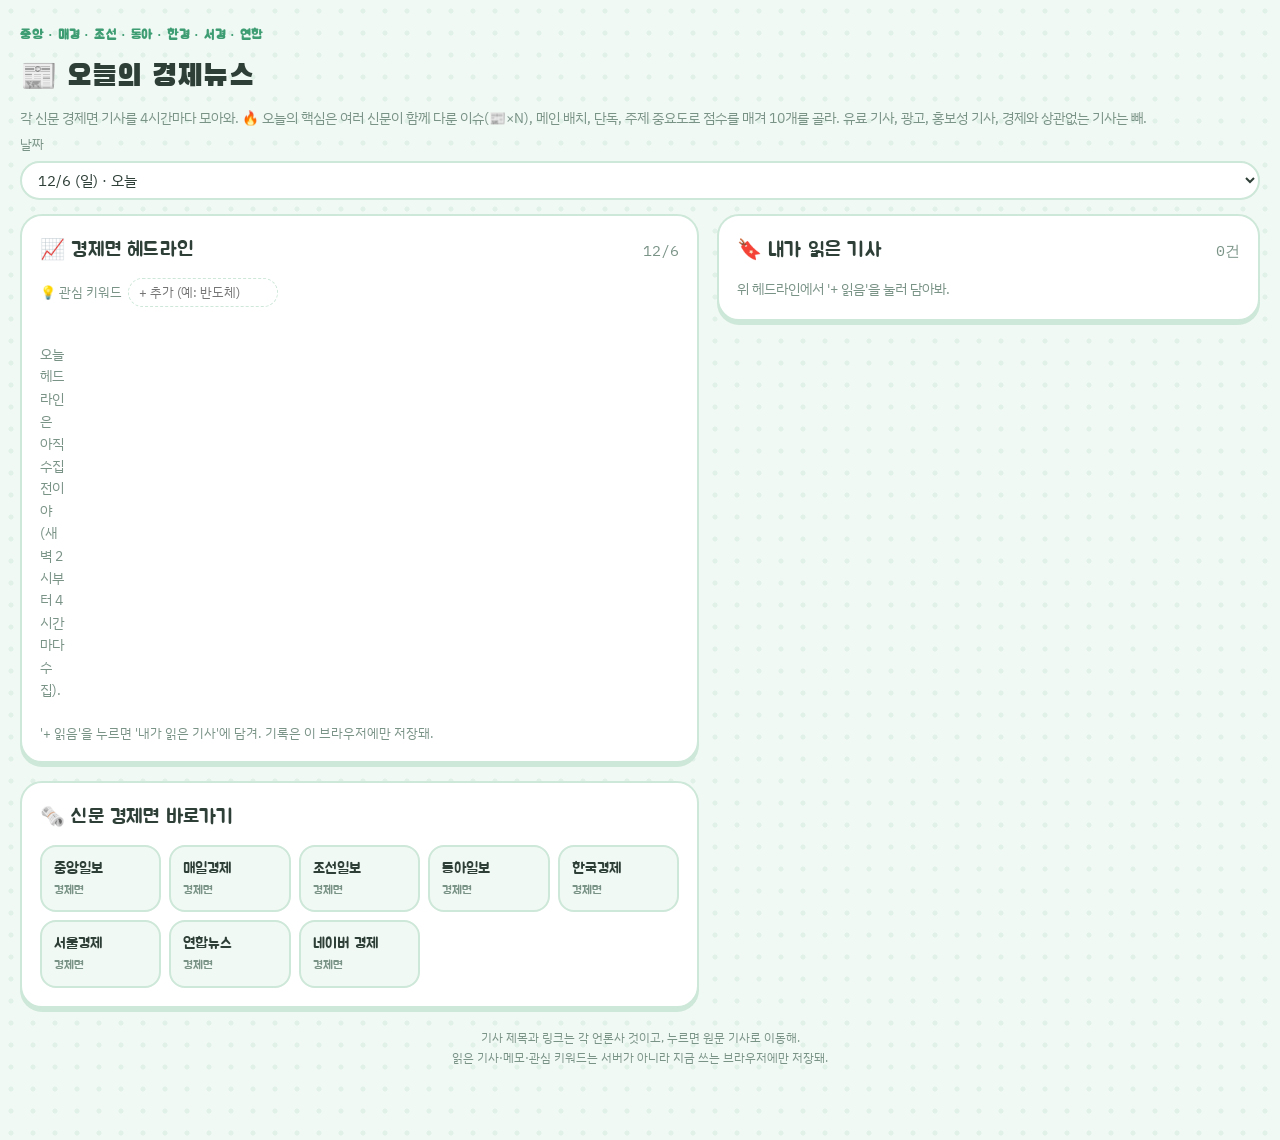
==== news.html @ e8240048 "🩺 케이스 같이 보기(/share): 초대코드 회원끼리 케이스·사진·동영상 공유, 판독 댓글, 알았구나 케이스 공유 체크 Co-Authored-By: Claude Opus 5.5 " ====
<!doctype html>
<html lang="ko">
<head>
<meta charset="utf-8">
<meta name="viewport" content="width=device-width,initial-scale=1,viewport-fit=cover">
<meta name="theme-color" content="#F1F9F4">
<title>오늘의 경제뉴스</title>
<meta name="description" content="중앙·매경·조선·동아·한경·서경·연합 경제면 메인 기사를 4시간마다 모아 보여주는 페이지">
<link rel="icon" type="image/png" sizes="32x32" href="/icons/favicon-32.png?v=3">
<link rel="preconnect" href="https://fonts.googleapis.com">
<link rel="preconnect" href="https://fonts.gstatic.com" crossorigin>
<link rel="stylesheet" href="https://fonts.googleapis.com/css2?family=Jua&family=Black+Han+Sans&family=IBM+Plex+Sans+KR:wght@400;500;600;700&family=IBM+Plex+Mono:wght@400;500&display=swap">
<link rel="stylesheet" href="/style.css?v=20261117120139">
<style>:root{color-scheme:light} body{margin:0} [hidden]{display:none!important} img{max-width:100%} :root{padding-top:env(safe-area-inset-top,0px);padding-bottom:env(safe-area-inset-bottom,0px)}
.nhead{padding-top:26px;display:flex;flex-direction:column;gap:6px}
.nhead h1{font-family:var(--title);font-weight:400;font-size:30px;margin:0}
.nhead p{margin:0;color:var(--muted);font-size:13.5px;line-height:1.6}
.ndate{display:flex;align-items:center;gap:6px;flex-wrap:wrap}
.ndate select{border:2px solid var(--line);background:var(--surface);border-radius:999px;padding:6px 12px}
.nfoot{text-align:center;font-size:12px;color:var(--muted);padding:20px 0 8px;line-height:1.7}
</style>
</head>
<body class="newsview">
<div class="wrap">
  <header class="nhead">
    <div class="label">중앙 · 매경 · 조선 · 동아 · 한경 · 서경 · 연합</div>
    <h1>📰 오늘의 경제뉴스</h1>
    <p>각 신문 경제면 기사를 4시간마다 모아와. 🔥 오늘의 핵심은 여러 신문이 함께 다룬 이슈(📰×N), 메인 배치, 단독, 주제 중요도로 점수를 매겨 10개를 골라. 유료 기사, 광고, 홍보성 기사, 경제와 상관없는 기사는 빼.</p>
    <div class="ndate"><span class="muted" style="font-size:13px">날짜</span><select id="dateSel" aria-label="날짜 고르기"></select></div>
  </header>

  <section class="view newsgrid" style="padding-top:14px">
    <div class="panel np-heads">
      <div class="phead"><h2>📈 경제면 헤드라인</h2><span class="muted mono" id="newsStamp"></span></div>
      <div class="kwrow" id="kwRow"></div>
      <div class="paperchips" id="paperChips"></div>
      <ul class="heads" id="heads"><li class="empty" style="border:0">불러오는 중…</li></ul>
      <div class="pager" id="pager" hidden>
        <button class="btn" id="pagePrev" type="button">‹ 이전</button>
        <span class="mono muted" id="pageInfo">1 / 1</span>
        <button class="btn" id="pageNext" type="button">다음 ›</button>
      </div>
      <div class="muted" style="font-size:12.5px">'+ 읽음'을 누르면 '내가 읽은 기사'에 담겨. 기록은 이 브라우저에만 저장돼.</div>
    </div>

    <div class="panel np-reads">
      <div class="phead"><h2>🔖 내가 읽은 기사</h2><span class="muted mono" id="artCount"></span></div>
      <ul class="artlist" id="artList"></ul>
    </div>

    <div class="panel np-papers">
      <div class="phead"><h2>🗞️ 신문 경제면 바로가기</h2></div>
      <div class="papers" id="papers"></div>
    </div>
  </section>
  <div class="nfoot">기사 제목과 링크는 각 언론사 것이고, 누르면 원문 기사로 이동해.<br>읽은 기사·메모·관심 키워드는 서버가 아니라 지금 쓰는 브라우저에만 저장돼.</div>
</div>
<script src="/news.js?v=20261117120139"></script>
</body>
</html>
---- style.css ----
/* Layout: one narrow working column, a sticky tab bar like a scanner's preset row, a 5-week record grid on top */
:root{
  --bg:#F2F4F6; --surface:#FFFFFF; --sunk:#E8ECF0; --ink:#18222C; --muted:#5D6B78; --line:#D5DCE3;
  --accent:#2C5FA8; --accent-soft:#DCE6F4; --ok:#2E7D5B; --warn:#A86A12; --danger:#B3402F;
  --lv1:#C9D8EE; --lv2:#93B2DD; --lv3:#5885C6; --lv4:#2C5FA8;
  --display:"Gowun Batang", "Nanum Myeongjo", serif;
  --body:"IBM Plex Sans KR", "Apple SD Gothic Neo", "Malgun Gothic", system-ui, sans-serif;
  --mono:"IBM Plex Mono", ui-monospace, Menlo, monospace;
}
@media (prefers-color-scheme: dark){:root:not([data-theme="light"]){
  --bg:#11161C; --surface:#18202A; --sunk:#0D1217; --ink:#E4EAF0; --muted:#8E9DAB; --line:#2A3542;
  --accent:#7FA8E6; --accent-soft:#1F2F47; --ok:#5DBB8E; --warn:#D9A24A; --danger:#E07A69;
  --lv1:#1F3150; --lv2:#2D4C7C; --lv3:#4A72AE; --lv4:#7FA8E6; color-scheme:dark}}
:root[data-theme="dark"]{
  --bg:#11161C; --surface:#18202A; --sunk:#0D1217; --ink:#E4EAF0; --muted:#8E9DAB; --line:#2A3542;
  --accent:#7FA8E6; --accent-soft:#1F2F47; --ok:#5DBB8E; --warn:#D9A24A; --danger:#E07A69;
  --lv1:#1F3150; --lv2:#2D4C7C; --lv3:#4A72AE; --lv4:#7FA8E6; color-scheme:dark}

*{box-sizing:border-box}
body{background:var(--bg);color:var(--ink);font-family:var(--body);font-size:15px;line-height:1.6;
  padding-left:max(16px, env(safe-area-inset-left,0px));padding-right:max(16px, env(safe-area-inset-right,0px));padding-block:0 64px}
body::before{content:"";position:fixed;inset:0 0 auto;height:env(safe-area-inset-top,0px);z-index:10;background:var(--bg)}
.wrap{max-width:760px;margin:0 auto}
h1,h2,h3{font-family:var(--display);text-wrap:balance;margin:0;font-weight:700}
a{color:var(--accent)}
button,input,textarea,select{font:inherit;color:inherit}
:focus-visible{outline:2px solid var(--accent);outline-offset:2px}
.mono{font-family:var(--mono);font-variant-numeric:tabular-nums}
.muted{color:var(--muted)}
.label{font-size:11.5px;letter-spacing:.08em;text-transform:uppercase;color:var(--muted);font-weight:600}

header.top{padding-top:28px;display:flex;flex-direction:column;gap:18px}
.titlerow{display:flex;justify-content:space-between;align-items:flex-end;gap:12px;flex-wrap:wrap}
.titlerow h1{font-size:30px;line-height:1.2}
.datepick{display:flex;align-items:center;gap:6px}
.datepick button{border:1px solid var(--line);background:var(--surface);border-radius:8px;width:34px;height:34px;cursor:pointer}
.datepick input{border:1px solid var(--line);background:var(--surface);border-radius:8px;padding:5px 8px;height:34px}
.todaybtn{width:auto!important;padding:0 10px}

.overview{display:grid;grid-template-columns:auto 1fr;gap:20px;align-items:start;background:var(--surface);border:1px solid var(--line);border-radius:14px;padding:16px}
.grid35{display:grid;grid-template-columns:repeat(7,18px);gap:4px}
.grid35 .cell{width:18px;height:18px;border-radius:4px;background:var(--sunk);border:0;padding:0;cursor:pointer}
.grid35 .cell[data-lv="1"]{background:var(--lv1)} .grid35 .cell[data-lv="2"]{background:var(--lv2)}
.grid35 .cell[data-lv="3"]{background:var(--lv3)} .grid35 .cell[data-lv="4"]{background:var(--lv4)}
.grid35 .cell.sel{outline:2px solid var(--ink);outline-offset:1px}
.grid35 .cell.future{opacity:.35;cursor:default}
.wk{display:grid;grid-template-columns:repeat(7,18px);gap:4px;font-size:10px;color:var(--muted);text-align:center;margin-bottom:4px}
.checks{display:grid;grid-template-columns:repeat(2,minmax(0,1fr));gap:8px 16px;min-width:0}
.chk{display:flex;align-items:center;gap:8px;min-width:0}
.dot{width:10px;height:10px;border-radius:50%;border:1.5px solid var(--muted);flex:none}
.chk.done .dot{background:var(--ok);border-color:var(--ok)}
.chk span.t{white-space:nowrap;overflow:hidden;text-overflow:ellipsis}
.month{grid-column:1/-1;display:flex;flex-wrap:wrap;gap:6px 18px;border-top:1px dashed var(--line);padding-top:10px;font-size:13px}
.month b{font-family:var(--mono);font-weight:500}
@media (max-width:520px){.overview{grid-template-columns:1fr}}

nav.tabs{position:sticky;top:env(safe-area-inset-top,0px);z-index:5;background:var(--bg);margin-top:18px;padding-block:8px;display:flex;gap:6px;overflow-x:auto;border-bottom:1px solid var(--line)}
nav.tabs a{flex:none;text-decoration:none;color:var(--muted);padding:7px 14px;border-radius:999px;font-weight:500;font-size:14px}
nav.tabs a[aria-current="page"]{background:var(--ink);color:var(--bg)}
.status{font-size:12px;color:var(--muted);text-align:right;min-height:18px;padding-top:6px}

section.view{display:flex;flex-direction:column;gap:18px;padding-top:10px}
.panel{background:var(--surface);border:1px solid var(--line);border-radius:14px;padding:18px;display:flex;flex-direction:column;gap:12px;min-width:0}
.panel h2{font-size:20px}
.phead{display:flex;justify-content:space-between;align-items:baseline;gap:10px;flex-wrap:wrap}
.field{display:flex;flex-direction:column;gap:4px;min-width:0}
.field>span{font-size:12.5px;color:var(--muted);font-weight:500}
input[type=text],input[type=url],input[type=number],input[type=date],textarea,select{width:100%;border:1px solid var(--line);background:var(--bg);border-radius:9px;padding:9px 11px;min-width:0}
textarea{resize:vertical;line-height:1.7}
textarea.diary{min-height:240px;font-family:var(--display);font-size:16px}
.row{display:grid;gap:10px;grid-template-columns:repeat(auto-fit,minmax(140px,1fr))}
.btn{border:1px solid var(--line);background:var(--surface);border-radius:9px;padding:8px 14px;cursor:pointer;font-weight:500}
.btn.primary{background:var(--accent);border-color:var(--accent);color:var(--surface)}
.btn.ghost{background:transparent}
.btn.danger{color:var(--danger);border-color:var(--danger);background:transparent}
.btn:disabled{opacity:.5;cursor:default}
.empty{color:var(--muted);font-size:14px;padding:6px 0}
.notice{font-size:13px;background:var(--accent-soft);border-radius:10px;padding:10px 12px}

/* news */
.brief{list-style:none;margin:0;padding:0;display:flex;flex-direction:column}
.brief li{display:grid;grid-template-columns:28px 1fr;gap:8px;padding:12px 0;border-top:1px solid var(--line)}
.brief li:first-child{border-top:0}
.brief .n{font-family:var(--mono);color:var(--accent);font-size:13px;padding-top:2px}
.brief .src{font-size:12px;color:var(--muted)}
.brief a{font-weight:600;text-decoration:none;color:var(--ink)}
.brief a:hover{text-decoration:underline}
.brief p{margin:4px 0 0;font-size:14px;color:var(--muted)}
.events{margin:0;padding-left:18px;font-size:14px}
.papers{display:grid;grid-template-columns:repeat(auto-fill,minmax(150px,1fr));gap:8px}
.papers a{display:flex;flex-direction:column;border:1px solid var(--line);border-radius:10px;padding:10px 12px;text-decoration:none;color:var(--ink);background:var(--bg)}
.papers a small{color:var(--muted);font-size:12px}
.papers a:hover{border-color:var(--accent)}
.artlist{list-style:none;margin:0;padding:0;display:flex;flex-direction:column;gap:8px}
.artlist li{display:flex;gap:10px;align-items:flex-start;justify-content:space-between;border:1px solid var(--line);border-radius:10px;padding:10px 12px;min-width:0}
.artlist .body{min-width:0;overflow-wrap:anywhere}
.x{border:0;background:transparent;color:var(--muted);cursor:pointer;font-size:18px;line-height:1;padding:2px 4px}

/* book progress */
.meter{height:8px;background:var(--sunk);border-radius:99px;overflow:hidden}
.meter i{display:block;height:100%;background:var(--accent);border-radius:99px;transition:width .3s}
.meter.full i{background:var(--ok)}
.tablewrap{overflow-x:auto}
table{border-collapse:collapse;width:100%;font-size:14px}
th,td{text-align:left;padding:8px 6px;border-top:1px solid var(--line);vertical-align:top}
th{font-size:12px;color:var(--muted);font-weight:600;border-top:0}
td.num{font-family:var(--mono);font-variant-numeric:tabular-nums;white-space:nowrap}
.pastlist{display:flex;flex-direction:column;gap:6px}
details.past{border:1px solid var(--line);border-radius:10px;padding:10px 12px}
details.past summary{cursor:pointer;font-weight:500}
details.past p{white-space:pre-wrap;margin:8px 0 0;font-family:var(--display)}
.chips{display:flex;flex-wrap:wrap;gap:6px}
.chip{border:1px solid var(--line);border-radius:999px;padding:4px 11px;font-size:13px;background:var(--surface);cursor:pointer}
.chip[aria-pressed="true"]{background:var(--ink);color:var(--bg);border-color:var(--ink)}
.studyitem{display:grid;grid-template-columns:1fr 110px auto;gap:8px;align-items:start}
.studyitem textarea{grid-column:1/-1;min-height:70px}
@media (max-width:480px){.studyitem{grid-template-columns:1fr 90px auto}}

/* cases */
.cases{display:grid;grid-template-columns:repeat(auto-fill,minmax(200px,1fr));gap:12px}
.case{border:1px solid var(--line);border-radius:12px;background:var(--surface);overflow:hidden;cursor:pointer;display:flex;flex-direction:column;text-align:left;padding:0}
.case .thumb{aspect-ratio:4/3;max-width:100%;background:var(--sunk);display:grid;place-items:center;color:var(--muted);font-size:12px}
.case .thumb img{width:100%;height:100%;object-fit:cover;display:block}
.case .meta{padding:10px 12px;display:flex;flex-direction:column;gap:2px}
.case .meta b{font-weight:600}
.tag{display:inline-block;font-size:11.5px;padding:1px 8px;border-radius:99px;background:var(--accent-soft);color:var(--accent);font-weight:600}
.uploads{display:flex;flex-wrap:wrap;gap:8px}
.uploads .u{position:relative;width:84px;height:84px;border-radius:8px;overflow:hidden;background:var(--sunk)}
.uploads .u img{width:100%;height:100%;object-fit:cover}
.uploads .u button{position:absolute;top:2px;right:2px;background:var(--surface);border:0;border-radius:50%;width:22px;height:22px;cursor:pointer}
.modal{position:fixed;inset:0;z-index:20;background:rgba(10,14,20,.6);display:flex;align-items:flex-start;justify-content:center;overflow-y:auto;
  padding:max(24px, env(safe-area-inset-top,0px)) max(16px, env(safe-area-inset-right,0px)) 24px max(16px, env(safe-area-inset-left,0px))}
.modal .sheet{background:var(--surface);border-radius:14px;max-width:760px;width:100%;padding:18px;display:flex;flex-direction:column;gap:12px}
.modal .imgs{display:flex;flex-direction:column;gap:10px}
.modal .imgs img{width:100%;border-radius:10px;background:var(--sunk)}
.pre{white-space:pre-wrap;overflow-wrap:anywhere}
.confirm{display:flex;gap:8px;align-items:center;flex-wrap:wrap;font-size:14px}
@media (prefers-reduced-motion:reduce){*{transition:none!important}}

/* ---- standalone site additions ---- */
.login{max-width:420px;margin:12vh auto 0;display:flex;flex-direction:column;gap:14px}
.login h1{font-size:30px}
.toplinks{display:flex;gap:10px;align-items:center;font-size:13px}
.linkbtn{border:0;background:transparent;color:var(--muted);cursor:pointer;text-decoration:underline;padding:0}
.paperchips{display:flex;gap:6px;overflow-x:auto;padding-bottom:2px}
.paperchips .chip{flex:none}
.heads{list-style:none;margin:0;padding:0}
.heads li{display:grid;grid-template-columns:24px 1fr auto;gap:8px;align-items:start;padding:10px 0;border-top:1px solid var(--line)}
.heads li:first-child{border-top:0}
.heads .n{font-family:var(--mono);color:var(--accent);font-size:13px;padding-top:2px}
.heads a{color:var(--ink);text-decoration:none;font-weight:500;overflow-wrap:anywhere}
.heads a:hover{text-decoration:underline}
.heads .time{font-size:12px;color:var(--muted);font-family:var(--mono)}
.heads .add{border:1px solid var(--line);background:var(--bg);border-radius:8px;padding:3px 9px;font-size:12.5px;cursor:pointer;white-space:nowrap}
.heads .add.on{background:var(--ok);border-color:var(--ok);color:var(--surface)}
.papers a .err{color:var(--warn)}

.pager{display:flex;align-items:center;justify-content:center;gap:14px;border-top:1px solid var(--line);padding-top:12px}

.pastebox{border:1.5px dashed var(--line);border-radius:10px;padding:18px 14px;text-align:center;display:flex;flex-direction:column;gap:4px;background:var(--bg);cursor:text;caret-color:transparent;outline:none;margin-top:6px}
.pastebox b{font-weight:600}
.pastebox span{font-size:12.5px;color:var(--muted)}
.pastebox:focus,.pastebox.over{border-color:var(--accent);background:var(--accent-soft)}

/* ---- 월 달력 ---- */
:root{--hl:rgba(255,226,64,.78)}
@media (prefers-color-scheme: dark){:root:not([data-theme="light"]){--hl:rgba(255,214,10,.42)}}
:root[data-theme="dark"]{--hl:rgba(255,214,10,.42)}
.calpanel{gap:10px}
.calhead{display:flex;align-items:center;gap:6px}
.calhead h2{font-size:22px;min-width:9.5em;text-align:center}
.navbtn{font-size:20px;padding:2px 12px}
.calweek,.calgrid{display:grid;grid-template-columns:repeat(7,minmax(0,1fr));gap:4px}
.calweek span{text-align:center;font-size:12px;color:var(--muted);font-weight:600}
.calweek .sun,.calgrid .sun .num{color:var(--danger)}
.calweek .sat,.calgrid .sat .num{color:var(--accent)}
.calgrid .d{position:relative;height:clamp(46px,12vw,74px);border:0;border-radius:10px;background:transparent;cursor:pointer;display:flex;align-items:flex-start;justify-content:center;padding-top:8px;font-family:var(--mono);font-size:15px;color:var(--ink);isolation:isolate}
.calgrid .d:hover:not(:disabled){background:var(--sunk)}
.calgrid .d.blank{cursor:default}
.calgrid .d.future{opacity:.35;cursor:default}
.calgrid .d .num{position:relative;z-index:1;line-height:1.3}
/* 형광펜: 살짝 기울어진 노란 띠 */
.calgrid .d.filled::before{content:"";position:absolute;left:10%;right:10%;top:22%;bottom:22%;background:var(--hl);border-radius:4px 10px 6px 12px / 8px 5px 10px 6px;transform:rotate(-2.5deg);z-index:0}
.calgrid .d.today .num{font-size:19px;font-weight:700;color:var(--ink)}
.calgrid .d.today.sun .num{color:var(--danger)}
.calgrid .d.today.sat .num{color:var(--accent)}
.calfoot{display:flex;justify-content:space-between;gap:10px;flex-wrap:wrap;font-size:13px;color:var(--muted);border-top:1px dashed var(--line);padding-top:10px}
.legend{display:inline-flex;align-items:center;gap:6px}
.legend i{display:inline-block;width:22px;height:10px;background:var(--hl);border-radius:3px 6px 4px 7px;transform:rotate(-3deg)}
.dayhead{display:flex;justify-content:space-between;align-items:center;gap:10px;flex-wrap:wrap;margin-top:14px}
#dayHead .overview{grid-template-columns:1fr;margin-top:12px}
#calToday{white-space:nowrap}

/* ---- 오늘 할 일 ---- */
.todobox{margin-top:16px;background:var(--surface);border:1.5px solid var(--ink);border-radius:14px;padding:16px 18px;display:flex;flex-direction:column;gap:10px}
.tb-head{display:flex;justify-content:space-between;align-items:baseline;gap:10px}
.tb-head h2{font-size:22px}
.todolist{list-style:none;margin:0;padding:0;display:flex;flex-direction:column}
.todolist li{display:flex;align-items:center;gap:8px;padding:8px 0;border-top:1px solid var(--line);min-width:0}
.todolist li:first-child{border-top:0}
.todolist label{display:flex;align-items:center;gap:10px;flex:1;min-width:0;cursor:pointer}
.todolist input[type=checkbox]{width:20px;height:20px;accent-color:var(--ok);flex:none}
.todolist .tt{font-size:17px;font-weight:700;color:var(--ink);overflow-wrap:anywhere}
.todolist li.done .tt{text-decoration:line-through;color:var(--muted);font-weight:500}
.todolist .from{font-size:11.5px;color:var(--warn);font-family:var(--mono);white-space:nowrap}
.todolist li.empty{color:var(--muted);font-size:14px}
.todoform{display:flex;gap:8px}
.todoform input{flex:1;min-width:0;border:1px solid var(--line);background:var(--bg);border-radius:9px;padding:9px 11px}

/* ================= 귀여운 파스텔 테마 ================= */
:root{
  --bg:#FFF4F7; --surface:#FFFFFF; --sunk:#FFE8EF; --ink:#4B3A48; --muted:#9C8595; --line:#F6D5E0;
  --accent:#EE6A97; --accent-soft:#FFE0EB; --ok:#4DB487; --warn:#E89A2C; --danger:#E5577A;
  --mint:#D8F3E7; --butter:#FFF1BF; --sky:#DDEEFF;
  --hl:rgba(255,226,64,.8);
  --display:"Jua", "Gowun Dodum", system-ui, sans-serif;
  --body:"Gowun Dodum", "Apple SD Gothic Neo", "Malgun Gothic", system-ui, sans-serif;
  --dots:rgba(238,106,151,.09);
}
@media (prefers-color-scheme: dark){:root:not([data-theme="light"]){
  --bg:#211A22; --surface:#2C232E; --sunk:#1A141B; --ink:#F8EAF1; --muted:#B9A1B1; --line:#463848;
  --accent:#FF9CBE; --accent-soft:#4A2D3C; --ok:#6FD3A5; --warn:#F2B55C; --danger:#FF7E9B;
  --mint:#203A31; --butter:#3D3620; --sky:#1F2E40; --hl:rgba(255,214,10,.42); --dots:rgba(255,156,190,.06); color-scheme:dark}}
:root[data-theme="dark"]{
  --bg:#211A22; --surface:#2C232E; --sunk:#1A141B; --ink:#F8EAF1; --muted:#B9A1B1; --line:#463848;
  --accent:#FF9CBE; --accent-soft:#4A2D3C; --ok:#6FD3A5; --warn:#F2B55C; --danger:#FF7E9B;
  --mint:#203A31; --butter:#3D3620; --sky:#1F2E40; --hl:rgba(255,214,10,.42); --dots:rgba(255,156,190,.06); color-scheme:dark}

body{background-color:var(--bg);background-image:radial-gradient(var(--dots) 2.5px, transparent 2.6px);background-size:22px 22px}
h1,h2,h3{font-weight:400;letter-spacing:.01em}
.titlerow h1{font-size:32px}
.panel,.overview,.todobox{border-radius:22px;border:2px solid var(--line);box-shadow:0 4px 0 var(--line)}
.btn{border-radius:999px;border-width:2px;font-family:var(--display);font-weight:400;letter-spacing:.02em}
.btn.primary{background:var(--accent);border-color:var(--accent);color:#fff}
@media (prefers-color-scheme: dark){:root:not([data-theme="light"]) .btn.primary{color:#2C232E}}
:root[data-theme="dark"] .btn.primary{color:#2C232E}
input[type=text],input[type=url],input[type=number],input[type=date],input[type=email],textarea,select,.todoform input{border-radius:14px;border:2px solid var(--line)}
input:focus,textarea:focus,select:focus{border-color:var(--accent);outline:none}
nav.tabs{border-bottom:2px dashed var(--line)}
nav.tabs a{font-family:var(--display);font-size:15px;border-radius:999px;border:2px solid transparent}
nav.tabs a[aria-current="page"]{background:var(--accent-soft);color:var(--ink);border-color:var(--accent)}
.label{font-family:var(--display);letter-spacing:.04em;text-transform:none;font-size:13px;color:var(--accent)}
.chip{border-width:2px;font-family:var(--display)}
.chip[aria-pressed="true"]{background:var(--accent);border-color:var(--accent);color:#fff}
.notice{background:var(--butter);border-radius:14px}
.tag{background:var(--mint);color:var(--ink)}

/* 할 일 상자: 맨 위, 진하게 */
.todobox{border-color:var(--accent);box-shadow:0 5px 0 var(--accent-soft);background:var(--surface)}
.tb-head h2{font-size:24px}
.todolist .tt{font-size:18px;font-weight:700}
.todolist input[type=checkbox]{accent-color:var(--accent)}
.todolist .from{color:var(--accent)}

/* 체크 상태 */
.chk .dot{width:auto;height:auto;border:0;border-radius:0;font-style:normal;background:none!important;font-size:14px}
.chk.done .t{font-weight:700}

/* 달력 */
.calhead h2{font-family:var(--display)}
.calgrid .d{font-family:var(--display);font-size:17px;border-radius:16px}
.calgrid .d:hover:not(:disabled){background:var(--accent-soft)}
.calgrid .d.today .num{font-size:22px;font-weight:700}
.calgrid .d .stk{position:absolute;right:6%;bottom:6%;font-size:13px;z-index:1;line-height:1}
@media (max-width:480px){.calgrid .d .stk{font-size:10px;right:2%;bottom:3%}}

/* 헤드라인·리스트 */
.heads .n,.brief .n{color:var(--accent)}
.heads .add{border-radius:999px;border-width:2px;font-family:var(--display)}
.heads .add.on{background:var(--ok);border-color:var(--ok);color:#fff}
.papers a{border-radius:16px;border-width:2px;font-family:var(--display)}
.papers a:hover{border-color:var(--accent);background:var(--accent-soft)}
.meter{height:12px;background:var(--sunk);border:2px solid var(--line)}
.meter i{background:repeating-linear-gradient(45deg,var(--accent),var(--accent) 6px,#F58BB0 6px,#F58BB0 12px)}
.meter.full i{background:repeating-linear-gradient(45deg,var(--ok),var(--ok) 6px,#7ED3AC 6px,#7ED3AC 12px)}
details.past{border-radius:16px;border-width:2px;background:var(--surface)}
.case{border-radius:18px;border-width:2px}
.pastebox{border-radius:18px;border-width:2px;background:var(--sky)}
.modal .sheet{border-radius:22px}
textarea.diary{font-family:var(--body);font-size:16px;background:repeating-linear-gradient(var(--surface),var(--surface) 31px,var(--line) 31px,var(--line) 32px);line-height:32px;padding-top:4px}
.login h1{font-size:34px}
.todaybtn,.datepick button{white-space:nowrap;flex:none}

/* ---- 목표별 공부 ---- */
.goals{display:flex;flex-direction:column;gap:14px}
.goal{border:2px solid var(--line);border-radius:18px;padding:14px 16px;display:flex;flex-direction:column;gap:8px;background:var(--bg)}
.ghead{display:flex;align-items:center;gap:8px;flex-wrap:wrap}
.ghead h3{font-family:var(--display);font-weight:400;font-size:20px;flex:1;min-width:0}
.dday{font-family:var(--display);background:var(--accent);color:#fff;border-radius:999px;padding:1px 10px;font-size:14px}
.gpct{font-family:var(--display);font-size:22px;color:var(--accent)}
.meter.big{height:16px}
.meter.sm{height:9px;border-width:1.5px}
.gmeta{font-size:13px}
.tasks{margin:4px 0 0;padding-left:22px;display:flex;flex-direction:column;gap:12px}
.task::marker{font-family:var(--display);color:var(--accent)}
.trow{display:flex;justify-content:space-between;gap:10px;align-items:baseline}
.tname{font-weight:700;overflow-wrap:anywhere}
.task.done .tname{color:var(--ok)}
.tpct{font-family:var(--mono);font-size:13px;color:var(--muted)}
.tmeta{font-size:13px;color:var(--muted);margin-top:3px;overflow-wrap:anywhere}
.tmeta b{color:var(--ink)}
.tact{display:flex;gap:8px;align-items:center;flex-wrap:wrap;margin-top:4px}
.tact .x{margin-left:auto}
.mini{border:1.5px solid var(--line);background:var(--surface);border-radius:999px;padding:2px 10px;font-size:12.5px;cursor:pointer;font-family:var(--display)}
.mini:hover{border-color:var(--accent)}
.tlogs summary{font-size:12.5px;color:var(--muted);cursor:pointer}
.tlogs ul,.plain{list-style:none;margin:6px 0 0;padding:0;display:flex;flex-direction:column;gap:4px;font-size:13.5px}
.lmemo{font-size:13px;color:var(--muted);white-space:pre-wrap}
.gact{display:flex;gap:12px;align-items:center;flex-wrap:wrap;margin-top:2px}
.gform{display:flex;flex-direction:column;gap:10px;border:2px dashed var(--accent);border-radius:16px;padding:12px;background:var(--surface)}
.seg{display:flex;gap:6px;flex-wrap:wrap}
.seg label{border:2px solid var(--line);border-radius:999px;padding:4px 12px;cursor:pointer;font-size:14px;display:flex;gap:6px;align-items:center}
.seg label:has(input:checked){border-color:var(--accent);background:var(--accent-soft)}
.seg input{accent-color:var(--accent)}
.pill{display:inline-block;font-size:12px;background:var(--accent-soft);border-radius:999px;padding:0 8px;font-family:var(--mono)}
.logform{display:flex;flex-direction:column;gap:10px;border-top:2px dashed var(--line);padding-top:12px}
.chkline{display:flex;gap:8px;align-items:center}

.demobar{margin-top:14px;background:var(--butter);border:2px dashed var(--warn);border-radius:14px;padding:8px 12px;font-size:13.5px;text-align:center;font-family:var(--display)}

/* ---- 일기 잠금 ---- */
.lockrow{display:flex;justify-content:space-between;align-items:center;gap:10px;flex-wrap:wrap;font-size:14px}
.lockbox{display:flex;flex-direction:column;align-items:center;gap:10px;padding:22px 12px;border:2px dashed var(--line);border-radius:18px;background:var(--bg);text-align:center}
.lockbox .todoform{width:100%;max-width:320px}
.lockbox input[type=password]{width:100%;border:2px solid var(--line);background:var(--surface);border-radius:14px;padding:9px 11px}
.lockicon{font-size:38px;line-height:1}
details.past.locked summary{color:var(--muted)}
.lockstate{font-size:13.5px;color:var(--ok);font-family:var(--display)}
.heads .star{font-size:14px}

/* ---- 명언 ---- */
.titleline{display:flex;align-items:center;gap:10px 14px;flex-wrap:wrap}
.quote{cursor:default!important;position:relative;border:2px solid var(--accent);background:var(--surface);border-radius:16px;padding:7px 14px;max-width:min(460px,100%);text-align:left;cursor:pointer;display:flex;flex-direction:column;gap:2px;color:var(--ink);font-family:var(--body)}
.quote::before{content:"";position:absolute;left:-9px;top:50%;width:14px;height:14px;background:var(--surface);border-left:2px solid var(--accent);border-bottom:2px solid var(--accent);transform:translateY(-50%) rotate(45deg)}
.quote .qt{font-weight:700;font-size:14.5px;line-height:1.45}
.quote .qa{font-size:12px;color:var(--muted)}
.quote.fade{animation:qfade .5s ease}
@keyframes qfade{from{opacity:.3;transform:translateY(3px)}to{opacity:1;transform:none}}
@media (max-width:560px){.quote::before{left:22px;top:-9px;transform:rotate(135deg)}}
@media (prefers-reduced-motion:reduce){.quote.fade{animation:none}}
.qlist{list-style:none;margin:0;padding:0;display:flex;flex-direction:column;gap:6px;max-height:60vh;overflow-y:auto}
.qlist label{display:flex;gap:10px;align-items:flex-start;border:2px solid var(--line);border-radius:14px;padding:9px 12px;cursor:pointer}
.qlist label:has(input:checked){border-color:var(--accent);background:var(--accent-soft)}
.qlist input{margin-top:4px;accent-color:var(--accent);width:18px;height:18px;flex:none}
.qlist span{display:flex;flex-direction:column;gap:2px}
.qlist b{font-weight:700;font-size:14.5px}
.qlist small{color:var(--muted);font-size:12px}

/* ---- 글씨체: 제목 T3 검은고딕, 본문 B4 IBM Plex Sans KR ---- */
:root{
  --display:"Black Han Sans", "IBM Plex Sans KR", "Apple SD Gothic Neo", system-ui, sans-serif;
  --body:"IBM Plex Sans KR", "Apple SD Gothic Neo", "Malgun Gothic", system-ui, sans-serif;
}
textarea.diary{font-family:var(--body)}

/* 오늘 할 일: 얇게 */
.tb-head h2{font-family:var(--body);font-weight:600}
.todolist .tt{font-weight:500}
.todolist li.done .tt{font-weight:400}

/* 카테고리 탭: 작고 얇게 */
nav.tabs a{font-family:var(--body);font-size:13.5px;font-weight:500;padding:6px 12px}
nav.tabs a[aria-current="page"]{font-weight:600}

/* ---- 글씨체 정리: 사이트 이름만 검은고딕, 본문은 IBM Plex Sans KR, 나머지 제목류는 원래 주아 ---- */
:root{ --display:"Jua", "IBM Plex Sans KR", "Apple SD Gothic Neo", system-ui, sans-serif; --title:"Black Han Sans", "Jua", system-ui, sans-serif; }
.titleline h1, .login h1{font-family:var(--title);font-weight:400}
.tb-head h2{font-family:var(--display);font-weight:400}
nav.tabs a{font-family:var(--display);font-size:14px;font-weight:400}
nav.tabs a[aria-current="page"]{font-weight:400}

/* ================= 파스텔 그린 테마 ================= */
:root{
  --bg:#F1F9F4; --surface:#FFFFFF; --sunk:#E2F3E9; --ink:#2E3F37; --muted:#7A9387; --line:#CDE7D8;
  --accent:#3E9D73; --accent-soft:#DCF2E5; --accent-2:#8FD1AE; --ok:#2F9E8A; --ok-2:#86D2C4;
  --warn:#DD952A; --danger:#DE5A6B; --sat:#4A86C5;
  --mint:#EAF6D8; --butter:#FFF3C4; --sky:#E4F1FA;
  --dots:rgba(62,157,115,.09); --btn-ink:#FFFFFF;
}
@media (prefers-color-scheme: dark){:root:not([data-theme="light"]){
  --bg:#17201B; --surface:#202C25; --sunk:#121915; --ink:#E5F3EB; --muted:#9BB4A7; --line:#33463B;
  --accent:#7FD3A8; --accent-soft:#234032; --accent-2:#4F9E77; --ok:#72CDBD; --ok-2:#3F8F81;
  --warn:#F0B45C; --danger:#FF7D8E; --sat:#7FB2EA;
  --mint:#2A3A22; --butter:#3B3620; --sky:#1E2E3D;
  --dots:rgba(127,211,168,.06); --btn-ink:#17201B; color-scheme:dark}}
:root[data-theme="dark"]{
  --bg:#17201B; --surface:#202C25; --sunk:#121915; --ink:#E5F3EB; --muted:#9BB4A7; --line:#33463B;
  --accent:#7FD3A8; --accent-soft:#234032; --accent-2:#4F9E77; --ok:#72CDBD; --ok-2:#3F8F81;
  --warn:#F0B45C; --danger:#FF7D8E; --sat:#7FB2EA;
  --mint:#2A3A22; --butter:#3B3620; --sky:#1E2E3D;
  --dots:rgba(127,211,168,.06); --btn-ink:#17201B; color-scheme:dark}
.btn.primary,.chip[aria-pressed="true"],.heads .add.on,.dday{color:var(--btn-ink)}
@media (prefers-color-scheme: dark){:root:not([data-theme="light"]) .btn.primary{color:var(--btn-ink)}}
:root[data-theme="dark"] .btn.primary{color:var(--btn-ink)}
.meter i{background:repeating-linear-gradient(45deg,var(--accent),var(--accent) 6px,var(--accent-2) 6px,var(--accent-2) 12px)}
.meter.full i{background:repeating-linear-gradient(45deg,var(--ok),var(--ok) 6px,var(--ok-2) 6px,var(--ok-2) 12px)}
.calweek .sat,.calgrid .sat .num,.calgrid .d.today.sat .num{color:var(--sat)}

/* 내가 읽은 기사 */
.artlist li.art{flex-direction:column;align-items:stretch;gap:8px;padding:12px 14px}
.arthead{display:flex;justify-content:space-between;align-items:flex-start;gap:10px}
.artsum{min-height:120px;line-height:1.65;font-size:14.5px}
.artth{min-height:70px;line-height:1.6;font-size:14.5px}
.addart summary{cursor:pointer;color:var(--accent);font-family:var(--display);font-size:14px;padding:4px 0}
.addart[open] summary{margin-bottom:10px}

/* 읽은 기사: 번호+제목만, 누르면 펼침 */
.artlist li.art{padding:0;border:1.5px solid var(--line);border-radius:12px;background:var(--surface)}
.artlist li.art details{width:100%}
.artlist li.art summary{display:flex;gap:8px;align-items:baseline;padding:10px 12px;cursor:pointer;list-style:none}
.artlist li.art summary::-webkit-details-marker{display:none}
.artlist li.art summary::after{content:"▾";margin-left:auto;color:var(--muted);font-size:12px;transition:transform .2s}
.artlist li.art details[open] summary::after{transform:rotate(180deg)}
.artn{font-family:var(--display);color:var(--accent);flex:none}
.artt{font-weight:600;overflow-wrap:anywhere;min-width:0}
.artdot{font-size:12px;flex:none}
.artbody{display:flex;flex-direction:column;gap:8px;padding:0 12px 12px;border-top:1px dashed var(--line);padding-top:10px}
.artbody .arthead{display:flex;align-items:center;gap:10px}
.installsteps{margin:0;padding-left:20px;display:flex;flex-direction:column;gap:6px;font-size:14.5px;line-height:1.5}

/* 명언 새로고침 */
.quotewrap{display:flex;align-items:center;gap:6px;min-width:0;max-width:100%}
.quotewrap .quote{min-width:0}
.qrefresh{flex:none;width:34px;height:34px;border-radius:50%;border:2px solid var(--line);background:var(--surface);cursor:pointer;font-size:15px;line-height:1;display:grid;place-items:center}
.qrefresh:hover{border-color:var(--accent)}
.qrefresh.spin{animation:qspin .5s ease}
@keyframes qspin{to{transform:rotate(360deg)}}
@media (prefers-reduced-motion:reduce){.qrefresh.spin{animation:none}}
.qrefresh.spin{animation:qthink .5s ease}
@keyframes qthink{0%{transform:rotate(0)}25%{transform:rotate(-18deg) scale(1.1)}60%{transform:rotate(14deg) scale(1.1)}100%{transform:rotate(0)}}

/* 지난 일기 달력: 초록 형광펜 */
:root{--hl-green:rgba(127,211,168,.7)}
@media (prefers-color-scheme: dark){:root:not([data-theme="light"]){--hl-green:rgba(127,211,168,.38)}}
:root[data-theme="dark"]{--hl-green:rgba(127,211,168,.38)}
.dcalwrap{display:flex;flex-direction:column;gap:8px}
.dcalhead h3{font-family:var(--display);font-weight:400;font-size:18px;min-width:7.5em;text-align:center;margin:0}
.calgrid.dcal .d{height:clamp(40px,10vw,56px)}
.calgrid .d.dfilled::before{content:"";position:absolute;left:10%;right:10%;top:22%;bottom:22%;background:var(--hl-green);border-radius:4px 10px 6px 12px / 8px 5px 10px 6px;transform:rotate(-2.5deg);z-index:0}
.calgrid.dcal .d.sel{outline:2px solid var(--accent);outline-offset:-2px}

/* 오늘 할 일 체크리스트 = 명언 글씨와 같게 (본문체, 14.5px, 굵게) */
.todolist .tt{font-family:var(--body);font-size:14.5px;font-weight:700;line-height:1.45}
.todolist li.done .tt{font-weight:700}
.todolist input[type=checkbox]{width:18px;height:18px}
.todolist li{padding:7px 0}

/* 일기 사진 */
.diaryimgs .u{width:110px;height:110px}
.diaryimgs:empty{display:none}

/* 영어 */
.engform{display:flex;flex-direction:column;gap:8px;border-top:2px dashed var(--line);padding-top:12px}
.englist{list-style:none;margin:0;padding:0;display:flex;flex-direction:column;gap:8px}
.englist li.eng{border:1.5px solid var(--line);border-radius:14px;padding:10px 12px;background:var(--surface)}
.englist li.eng.done{opacity:.65}
.englist li.empty{color:var(--muted);font-size:14px}
.erow{display:flex;gap:8px;align-items:flex-start}
.en-n{font-family:var(--display);color:var(--accent);flex:none;padding-top:1px}
.etext{flex:1;min-width:0;display:flex;flex-direction:column;gap:3px}
.en{font-family:var(--body);font-weight:700;font-size:15.5px;line-height:1.45;overflow-wrap:anywhere}
.ko{all:unset;font-size:14px;color:var(--ink);cursor:default;overflow-wrap:anywhere}
.ko.hid{cursor:pointer;color:var(--muted);background:var(--sunk);border-radius:8px;padding:2px 10px;width:max-content;font-size:12.5px}
.enote{font-size:12.5px;color:var(--muted);overflow-wrap:anywhere}
.edate{font-size:11.5px;color:var(--muted);font-family:var(--mono)}
.eact{display:flex;gap:4px;align-items:center;flex:none}
.mini.on{background:var(--ok);border-color:var(--ok);color:var(--btn-ink)}
.econfirm{margin-top:8px;font-size:13.5px}
@media (max-width:480px){nav.tabs a{font-size:13px;padding:6px 9px}}

/* 읽은 기사 목록: 제목은 한 줄로 줄이고(…), 구나생각은 아래에 연한 회색 작은 글씨 */
.artmain{display:flex;flex-direction:column;gap:2px;min-width:0;flex:1}
.artlist li.art .artt{white-space:nowrap;overflow:hidden;text-overflow:ellipsis;display:block}
.artthp{font-size:12.5px;color:var(--muted);font-weight:400;line-height:1.45;overflow:hidden;display:-webkit-box;-webkit-line-clamp:2;-webkit-box-orient:vertical;white-space:pre-line}
.artlist li.art summary{align-items:flex-start}
.artlist li.art summary::after{margin-left:6px;padding-top:3px}
.artdot{padding-top:2px}
.lockmeta{display:flex;justify-content:space-between;align-items:center;gap:10px;flex-wrap:wrap;font-size:13.5px;color:var(--muted)}
.backupnag{margin-top:12px;background:var(--butter);border:2px dashed var(--warn);border-radius:14px;padding:8px 12px;font-size:13.5px;display:flex;align-items:center;gap:8px;flex-wrap:wrap}
.backupnag .btn{margin-left:auto;padding:5px 12px}

.reviewbar{display:flex;justify-content:space-between;align-items:center;gap:10px;flex-wrap:wrap;background:var(--accent-soft);border-radius:14px;padding:8px 12px;font-size:14px}
.reviewcard{border:2px solid var(--accent);border-radius:18px;padding:18px 16px;display:flex;flex-direction:column;gap:10px;align-items:center;text-align:center;background:var(--surface)}
.rc-kind{font-size:12px;color:var(--muted)}
.rc-en{font-family:var(--body);font-weight:700;font-size:20px;line-height:1.4;overflow-wrap:anywhere}
.rc-ko{font-size:16px}
.rc-btns{display:flex;gap:10px;flex-wrap:wrap;justify-content:center}
.rc-done{font-family:var(--display);font-size:18px}

.tag.cls{background:var(--butter);color:var(--ink)}
.casequiz{display:flex;flex-direction:column;gap:10px;border:2px solid var(--accent);border-radius:18px;padding:14px;background:var(--surface)}
.quizimgs{display:flex;flex-direction:column;gap:8px}
.quizimgs img{width:100%;border-radius:12px;background:var(--sunk)}
.quizans{display:flex;flex-direction:column;gap:8px;border-top:2px dashed var(--line);padding-top:10px}

.kwrow{display:flex;gap:6px;align-items:center;flex-wrap:wrap;font-size:13px}
.kw-tag{display:inline-flex;align-items:center;gap:2px;background:var(--butter);border-radius:999px;padding:2px 4px 2px 10px;font-size:13px}
.kw-tag button{border:0;background:transparent;color:var(--muted);cursor:pointer;font-size:14px;padding:0 4px}
#kwInput{border:1.5px dashed var(--line);background:transparent;border-radius:999px;padding:3px 10px;font-size:13px;width:150px}
.heads li.kw{background:linear-gradient(90deg,var(--butter),transparent 85%);border-radius:10px}
.heads mark{background:var(--hl);color:inherit;border-radius:3px;padding:0 1px}
.chip.kwchip{border-color:var(--warn)}

/* 주간 회고 */
.weekbody{display:flex;flex-direction:column;gap:14px}
.weekstats{display:grid;grid-template-columns:repeat(3,minmax(0,1fr));gap:8px}
.weekstats div{background:var(--accent-soft);border-radius:14px;padding:10px;display:flex;flex-direction:column;align-items:center}
.weekstats b{font-family:var(--display);font-weight:400;font-size:22px}
.weekstats span{font-size:12px;color:var(--muted)}
.weeksec h3{font-family:var(--display);font-weight:400;font-size:16px;margin:0 0 6px}
/* 통합 검색 */
.gsearch{display:flex;flex-direction:column;gap:6px}
.gsearch input{width:100%;border:2px solid var(--line);background:var(--surface);border-radius:999px;padding:10px 16px;font-size:14.5px}
.gresults{background:var(--surface);border:2px solid var(--line);border-radius:16px;padding:8px;display:flex;flex-direction:column;gap:2px;max-height:60vh;overflow-y:auto}
.gres{all:unset;display:grid;grid-template-columns:22px 42px 1fr;gap:6px;align-items:start;padding:8px;border-radius:10px;cursor:pointer;font-size:13.5px}
.gres:hover,.gres:focus-visible{background:var(--accent-soft)}
.gsnip{overflow-wrap:anywhere;min-width:0}
.gsnip mark{background:var(--hl);color:inherit}
/* 책장 */
.shelf{list-style:none;padding-left:0}
.book.done .tname{color:var(--ok)}
.heads .pubt{font-family:var(--mono);font-size:11.5px}

/* PC(넓은 화면) 경제뉴스: 왼쪽 헤드라인, 오른쪽 내가 읽은 기사 */
@media (min-width: 1000px){
  body.newsview .wrap{max-width:1240px}
  section.view.newsgrid{display:grid;grid-template-columns:minmax(0,1.25fr) minmax(0,1fr);grid-template-areas:"heads reads" "papers reads";gap:18px;align-items:start}
  .newsgrid > .np-heads{grid-area:heads}
  .newsgrid > .np-reads{grid-area:reads;position:sticky;top:calc(env(safe-area-inset-top,0px) + 64px);max-height:calc(100vh - 90px);overflow-y:auto}
  .newsgrid > .np-papers{grid-area:papers}
  .newsgrid > :not(.np-heads):not(.np-reads):not(.np-papers){grid-column:1 / -1}
  body.newsview .np-papers .papers{grid-template-columns:repeat(auto-fill,minmax(120px,1fr))}
}
.quote .qen{font-size:12.5px;color:var(--muted);font-style:italic;line-height:1.4}

/* 오늘의 핵심: 여러 신문이 다룬 이슈 표시 */
.chip.corechip{border-color:var(--accent);color:var(--accent)}
.chip.corechip[aria-pressed="true"]{color:#fff}
.cov{display:inline-block;font-family:var(--body);font-size:11px;font-weight:600;line-height:1.5;padding:0 6px;border-radius:999px;background:var(--hl-green, #DDF3E6);color:var(--accent);vertical-align:1px}
.cov.excl{background:var(--hl, #FFF3A8);color:#8A6A00}

/* 읽은 기사: 체크하면 맨 위로 */
.art summary .artchk{width:17px;height:17px;margin:2px 2px 0 0;flex:none;accent-color:var(--accent);cursor:pointer}
.art.pinned{background:var(--hl-green, #E6F5EC);border-radius:12px}

/* 🧠 생각거리 */
:root{--lean-r:#C0504D;--lean-r-bg:#FBE9E8;--lean-c:#7A6F2E;--lean-c-bg:#F4F0D6;--lean-l:#2F6DB5;--lean-l-bg:#E4EEFA}
@media (prefers-color-scheme: dark){:root:not([data-theme="light"]){--lean-r:#F0A09C;--lean-r-bg:#4A2B2A;--lean-c:#E3D79A;--lean-c-bg:#3F3A22;--lean-l:#9CC2F0;--lean-l-bg:#22344A}}
:root[data-theme="dark"]{--lean-r:#F0A09C;--lean-r-bg:#4A2B2A;--lean-c:#E3D79A;--lean-c-bg:#3F3A22;--lean-l:#9CC2F0;--lean-l-bg:#22344A}
.lean{display:inline-block;font-family:var(--body);font-size:11px;font-weight:600;line-height:1.5;padding:0 6px;border-radius:999px;vertical-align:1px;white-space:nowrap}
.lean.l-보수{color:var(--lean-r);background:var(--lean-r-bg)}
.lean.l-중도{color:var(--lean-c);background:var(--lean-c-bg)}
.lean.l-진보{color:var(--lean-l);background:var(--lean-l-bg)}
.thinkintro{margin:0;font-size:13px;line-height:1.7}
.thinkh{font-family:var(--display);font-weight:400;font-size:17px;margin:6px 0 0}
#debates{display:flex;flex-direction:column;gap:10px}
.debate{border:2px solid var(--line);border-radius:16px;background:var(--surface);overflow:hidden}
.debate > summary{display:flex;align-items:baseline;gap:8px;flex-wrap:wrap;padding:10px 14px;cursor:pointer;list-style:none}
.debate > summary::-webkit-details-marker{display:none}
.debate .dtopic{font-family:var(--display);font-size:15.5px;color:var(--accent)}
.debate .dheads{padding:0 14px}
.debate .dq{font-size:12.5px;line-height:1.6;color:var(--muted);padding:8px 14px 12px;border-top:1px dashed var(--line)}
.kindt{font-weight:600}
.kindt.k-사설{color:var(--accent)}

/* 케이스 동영상 */
.vthumb{position:relative;display:block;width:100%;height:100%}
.vthumb video{width:100%;height:100%;object-fit:cover;display:block;background:#000}
.vthumb i{position:absolute;inset:0;display:grid;place-items:center;font-style:normal;font-size:22px;color:#fff;text-shadow:0 1px 6px rgba(0,0,0,.6);pointer-events:none}
.case .thumb{position:relative}
.case .thumb .vbadge{position:absolute;right:6px;bottom:6px;font-style:normal;font-size:14px;background:var(--surface);border-radius:999px;padding:0 5px}
.vidbox{display:flex;flex-direction:column;gap:4px;min-width:0}
.vidbox video{width:100%;max-width:100%;max-height:70vh;object-fit:contain;border-radius:10px;background:#000}
.vidlink{font-size:12px}
.sharechk{display:flex;gap:8px;align-items:baseline;flex-wrap:wrap;font-size:14px;border:2px dashed var(--line);border-radius:12px;padding:10px 12px}
.sharechk input{accent-color:var(--accent);width:17px;height:17px}
.sharechk .muted{font-size:12.5px}
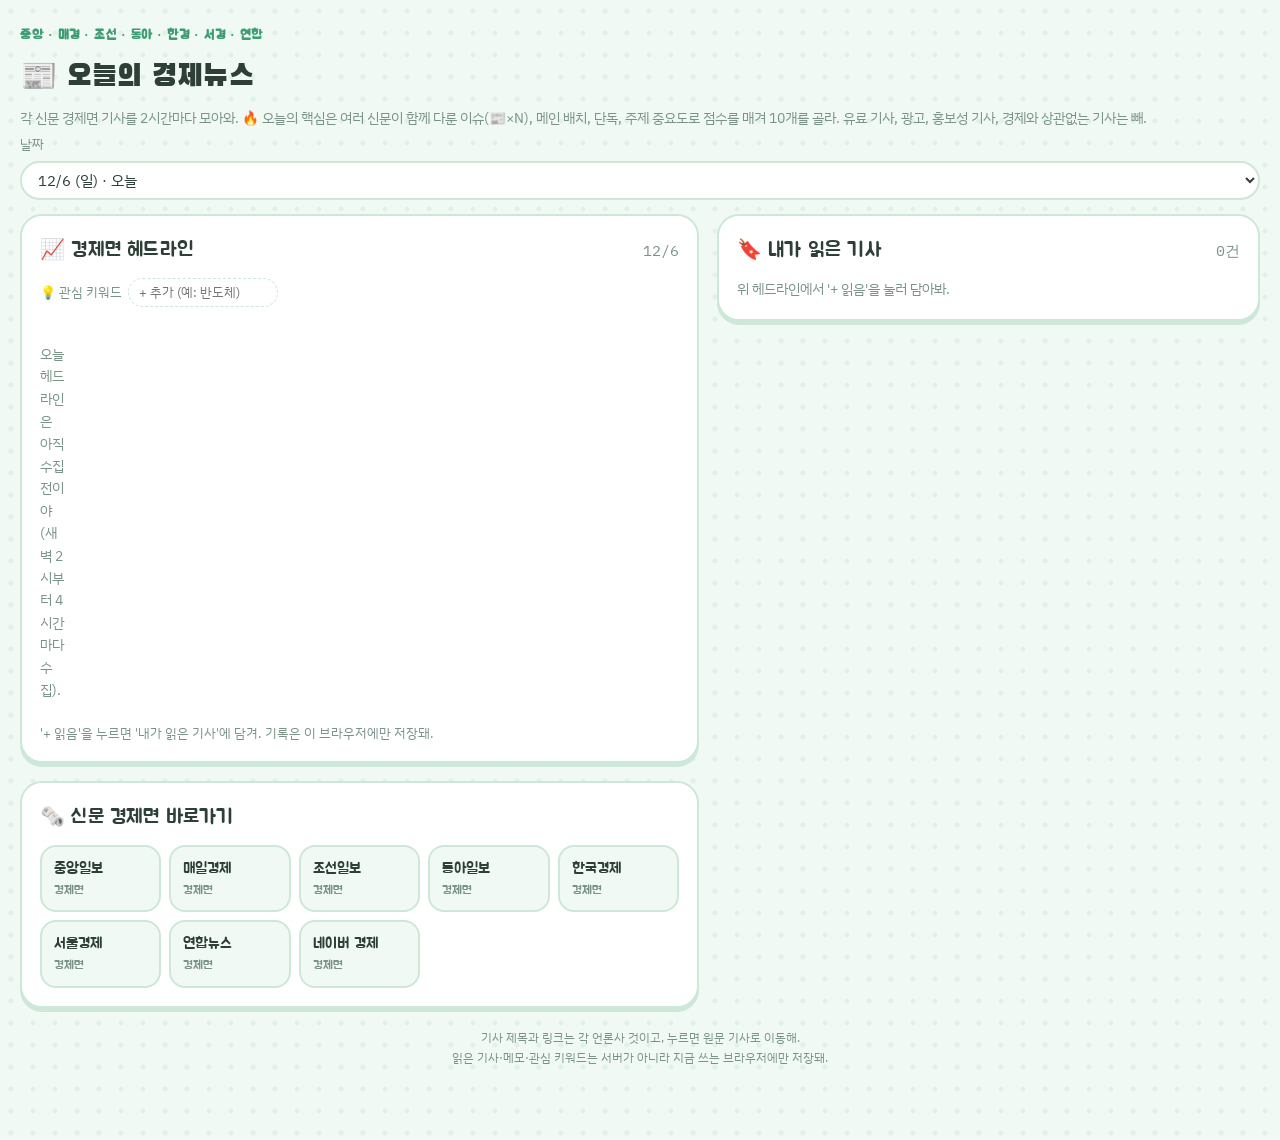
==== commit 18b0a63b: "뉴스: 하루 동안 누적(덮어쓰기 X), 신문사별 50건, 2시간마다 수집, 전체 탭 전부 보기, 행사·기부 단어 과잉 제외 완화 Co-Authored-By: Claude Opus " ====
--- a/news.html
+++ b/news.html
@@ -10,7 +10,7 @@
 <link rel="preconnect" href="https://fonts.googleapis.com">
 <link rel="preconnect" href="https://fonts.gstatic.com" crossorigin>
 <link rel="stylesheet" href="https://fonts.googleapis.com/css2?family=Jua&family=Black+Han+Sans&family=IBM+Plex+Sans+KR:wght@400;500;600;700&family=IBM+Plex+Mono:wght@400;500&display=swap">
-<link rel="stylesheet" href="/style.css?v=20261117120139">
+<link rel="stylesheet" href="/style.css?v=20261128103132">
 <style>:root{color-scheme:light} body{margin:0} [hidden]{display:none!important} img{max-width:100%} :root{padding-top:env(safe-area-inset-top,0px);padding-bottom:env(safe-area-inset-bottom,0px)}
 .nhead{padding-top:26px;display:flex;flex-direction:column;gap:6px}
 .nhead h1{font-family:var(--title);font-weight:400;font-size:30px;margin:0}
@@ -25,7 +25,7 @@
   <header class="nhead">
     <div class="label">중앙 · 매경 · 조선 · 동아 · 한경 · 서경 · 연합</div>
     <h1>📰 오늘의 경제뉴스</h1>
-    <p>각 신문 경제면 기사를 4시간마다 모아와. 🔥 오늘의 핵심은 여러 신문이 함께 다룬 이슈(📰×N), 메인 배치, 단독, 주제 중요도로 점수를 매겨 10개를 골라. 유료 기사, 광고, 홍보성 기사, 경제와 상관없는 기사는 빼.</p>
+    <p>각 신문 경제면 기사를 2시간마다 모아와. 🔥 오늘의 핵심은 여러 신문이 함께 다룬 이슈(📰×N), 메인 배치, 단독, 주제 중요도로 점수를 매겨 10개를 골라. 유료 기사, 광고, 홍보성 기사, 경제와 상관없는 기사는 빼.</p>
     <div class="ndate"><span class="muted" style="font-size:13px">날짜</span><select id="dateSel" aria-label="날짜 고르기"></select></div>
   </header>
 
@@ -55,6 +55,6 @@
   </section>
   <div class="nfoot">기사 제목과 링크는 각 언론사 것이고, 누르면 원문 기사로 이동해.<br>읽은 기사·메모·관심 키워드는 서버가 아니라 지금 쓰는 브라우저에만 저장돼.</div>
 </div>
-<script src="/news.js?v=20261117120139"></script>
+<script src="/news.js?v=20261128103132"></script>
 </body>
 </html>
--- a/style.css
+++ b/style.css
@@ -576,3 +576,24 @@
 .sharechk{display:flex;gap:8px;align-items:baseline;flex-wrap:wrap;font-size:14px;border:2px dashed var(--line);border-radius:12px;padding:10px 12px}
 .sharechk input{accent-color:var(--accent);width:17px;height:17px}
 .sharechk .muted{font-size:12.5px}
+
+/* 👥 공유 고르기 모드 */
+.cases.picking .case{position:relative;outline:2px dashed transparent;outline-offset:-2px}
+.cases.picking .case.picked{outline-color:var(--accent);background:var(--hl-green, #E6F5EC)}
+.case .pickmark{position:absolute;top:8px;left:8px;z-index:2;width:26px;height:26px;border-radius:50%;border:2px solid #fff;background:rgba(0,0,0,.28);color:#fff;display:grid;place-items:center;font-weight:700;font-size:15px;box-shadow:0 1px 4px rgba(0,0,0,.25)}
+.case.picked .pickmark{background:var(--accent)}
+.pickbar{position:sticky;bottom:calc(env(safe-area-inset-bottom,0px) + 10px);z-index:5;display:flex;flex-direction:column;gap:8px;background:var(--surface);border:2px solid var(--accent);border-radius:16px;padding:12px 14px;box-shadow:0 6px 20px rgba(0,0,0,.12)}
+.pickbar .pickbtns{display:flex;gap:8px;flex-wrap:wrap;align-items:center}
+.pickbar .pickinfo,.pickbar .pickask{font-size:14px;line-height:1.6}
+.pickbar .btn[disabled]{opacity:.45;cursor:default}
+.studyta{min-height:260px;line-height:1.7}
+.studybox{background:var(--hl-green, #E6F5EC);border-radius:12px;padding:10px 12px}
+.dhead{display:flex;justify-content:space-between;align-items:baseline;gap:8px}
+.tplbtn{font-size:12.5px}
+
+/* 케이스 이미지 순서 바꾸기 */
+.uploads .u .uno{position:absolute;top:3px;left:3px;min-width:20px;height:20px;padding:0 5px;border-radius:999px;background:var(--surface);color:var(--ink);font-size:11.5px;font-weight:700;display:grid;place-items:center;line-height:1}
+.uploads .u .umv{position:absolute;left:0;right:0;bottom:3px;display:flex;justify-content:space-between;padding:0 3px;pointer-events:none}
+.uploads .u .umv button{position:static;pointer-events:auto;width:26px;height:24px;border-radius:8px;font-size:11px;background:var(--surface);color:var(--ink);opacity:.92}
+.uploads .u .umv button[data-d="1"]:only-child{margin-left:auto}
+.uhint{font-size:12px}
